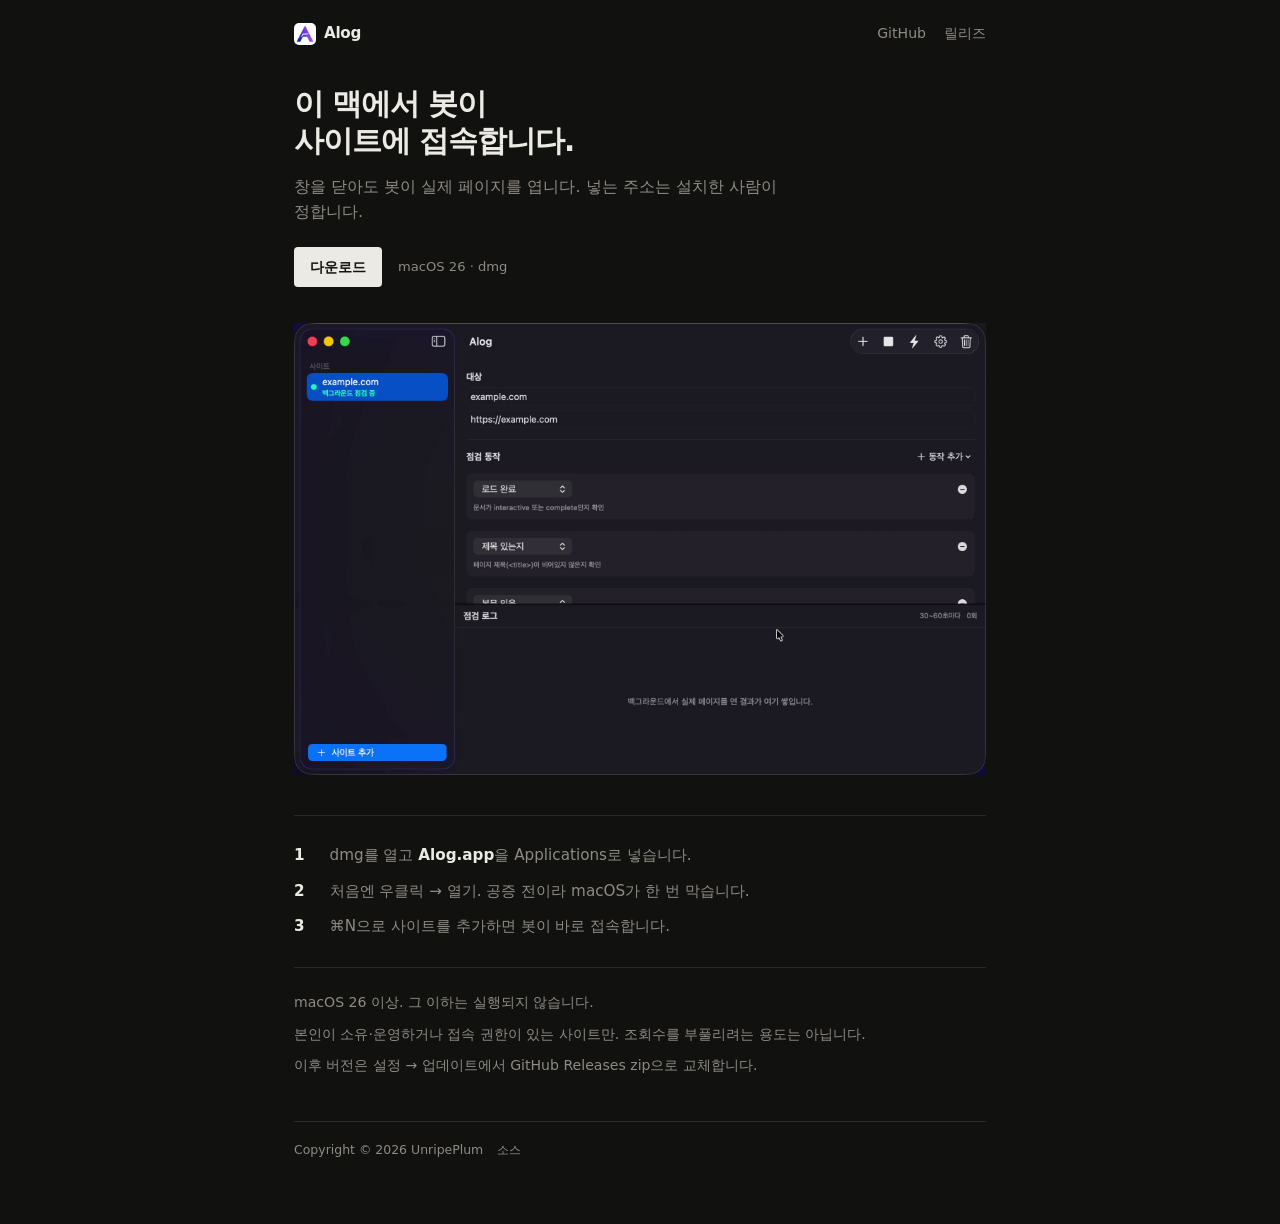
==== site/index.html @ 60086fad "copy: say the Mac bot visits the site Landing pitch is a local bot connecting, not a liveness check " ====
<!DOCTYPE html>
<html lang="ko">
<head>
  <meta charset="utf-8">
  <meta name="viewport" content="width=device-width, initial-scale=1">
  <title>Alog</title>
  <meta name="description" content="이 Mac에서 봇이 사이트에 접속합니다.">
  <link rel="icon" href="app-icon.png">
  <link rel="stylesheet" href="styles.css">
</head>
<body>
  <div class="page">
    <header class="top">
      <a class="brand" href="./">
        <img src="app-icon.png" width="22" height="22" alt="">
        <span data-bind="displayName">Alog</span>
      </a>
      <nav>
        <a data-bind-href="githubURL">GitHub</a>
        <a data-bind-href="releasesURL">릴리즈</a>
      </nav>
    </header>

    <main>
      <section class="intro">
        <h1>이 맥에서 봇이<br>사이트에 접속합니다.</h1>
        <p class="dek">창을 닫아도 봇이 실제 페이지를 엽니다. 넣는 주소는 설치한 사람이 정합니다.</p>
        <p class="cta">
          <a class="btn" id="download" href="#">다운로드</a>
          <span id="reqs"></span>
        </p>
      </section>

      <section class="shot" aria-label="앱 화면">
        <video
          class="promo"
          autoplay
          muted
          loop
          playsinline
          preload="auto"
          poster="promo-poster.jpg"
        >
          <source src="promo.mp4" type="video/mp4">
        </video>
      </section>

      <ol class="steps">
        <li>
          <span>1</span>
          <p>dmg를 열고 <strong data-app-file>Alog.app</strong>을 Applications로 넣습니다.</p>
        </li>
        <li>
          <span>2</span>
          <p>처음엔 우클릭 → 열기. 공증 전이라 macOS가 한 번 막습니다.</p>
        </li>
        <li>
          <span>3</span>
          <p>⌘N으로 사이트를 추가하면 봇이 바로 접속합니다.</p>
        </li>
      </ol>

      <section class="fine">
        <p id="reqs-card"></p>
        <p>본인이 소유·운영하거나 접속 권한이 있는 사이트만. 조회수를 부풀리려는 용도는 아닙니다.</p>
        <p>이후 버전은 설정 → 업데이트에서 GitHub Releases zip으로 교체합니다.</p>
      </section>
    </main>

    <footer>
      <span id="copy"></span>
      <a data-bind-href="githubURL">소스</a>
    </footer>
  </div>
  <script src="site.js"></script>
</body>
</html>
---- site/styles.css ----
:root {
  --bg: #111110;
  --fg: #eceae4;
  --muted: #8e8b84;
  --line: #2a2926;
  --btn: #eceae4;
  --btn-fg: #161512;
  --page: 46rem;
}

* { box-sizing: border-box; }
html, body { margin: 0; padding: 0; }
body {
  font-family: ui-sans-serif, system-ui, "Apple SD Gothic Neo", "Malgun Gothic", sans-serif;
  background: var(--bg);
  color: var(--fg);
  line-height: 1.55;
  font-size: 16px;
}

a { color: inherit; }

.page {
  max-width: var(--page);
  margin: 0 auto;
  padding: 0 22px 64px;
}

.top {
  display: flex;
  align-items: center;
  justify-content: space-between;
  padding: 22px 0 28px;
}

.brand {
  display: flex;
  align-items: center;
  gap: 8px;
  text-decoration: none;
  font-size: 0.95rem;
  font-weight: 600;
  letter-spacing: -0.02em;
}

.brand img {
  display: block;
  border-radius: 5px;
  background: #fff;
}

nav {
  display: flex;
  gap: 18px;
  font-size: 0.88rem;
  color: var(--muted);
}

nav a { text-decoration: none; }
nav a:hover { color: var(--fg); }

.intro { padding: 12px 0 28px; }

h1 {
  font-size: 1.85rem;
  font-weight: 600;
  letter-spacing: -0.035em;
  line-height: 1.28;
  margin: 0;
  word-break: keep-all;
}

.dek {
  margin: 14px 0 0;
  color: var(--muted);
  max-width: 34em;
  word-break: keep-all;
}

.cta {
  display: flex;
  flex-wrap: wrap;
  align-items: center;
  gap: 12px 16px;
  margin: 22px 0 0;
}

.btn {
  display: inline-flex;
  align-items: center;
  justify-content: center;
  padding: 9px 16px;
  background: var(--btn);
  color: var(--btn-fg);
  text-decoration: none;
  font-size: 0.9rem;
  font-weight: 600;
  border-radius: 4px;
}

.btn:hover { filter: brightness(0.94); }

#reqs {
  color: var(--muted);
  font-size: 0.82rem;
}

.shot { margin: 8px 0 40px; }

video.promo {
  display: block;
  width: 100%;
  height: auto;
}

.steps {
  list-style: none;
  margin: 0;
  padding: 28px 0;
  border-top: 1px solid var(--line);
}

.steps li {
  display: grid;
  grid-template-columns: 1.6rem minmax(0, 1fr);
  gap: 10px;
  color: var(--muted);
  font-size: 0.95rem;
  word-break: keep-all;
}

.steps li + li { margin-top: 12px; }
.steps p { margin: 0; }

.steps span {
  color: var(--fg);
  font-variant-numeric: tabular-nums;
  font-weight: 600;
}

.steps strong { color: var(--fg); font-weight: 600; }

.fine {
  padding: 24px 0 8px;
  border-top: 1px solid var(--line);
  color: var(--muted);
  font-size: 0.88rem;
  word-break: keep-all;
}

.fine p { margin: 0; }
.fine p + p { margin-top: 10px; }

footer {
  display: flex;
  gap: 14px;
  margin-top: 36px;
  padding-top: 18px;
  border-top: 1px solid var(--line);
  color: var(--muted);
  font-size: 0.78rem;
}

footer a { text-decoration: none; }
footer a:hover { color: var(--fg); }

@media (max-width: 520px) {
  h1 { font-size: 1.5rem; }
  .page { padding-bottom: 48px; }
}
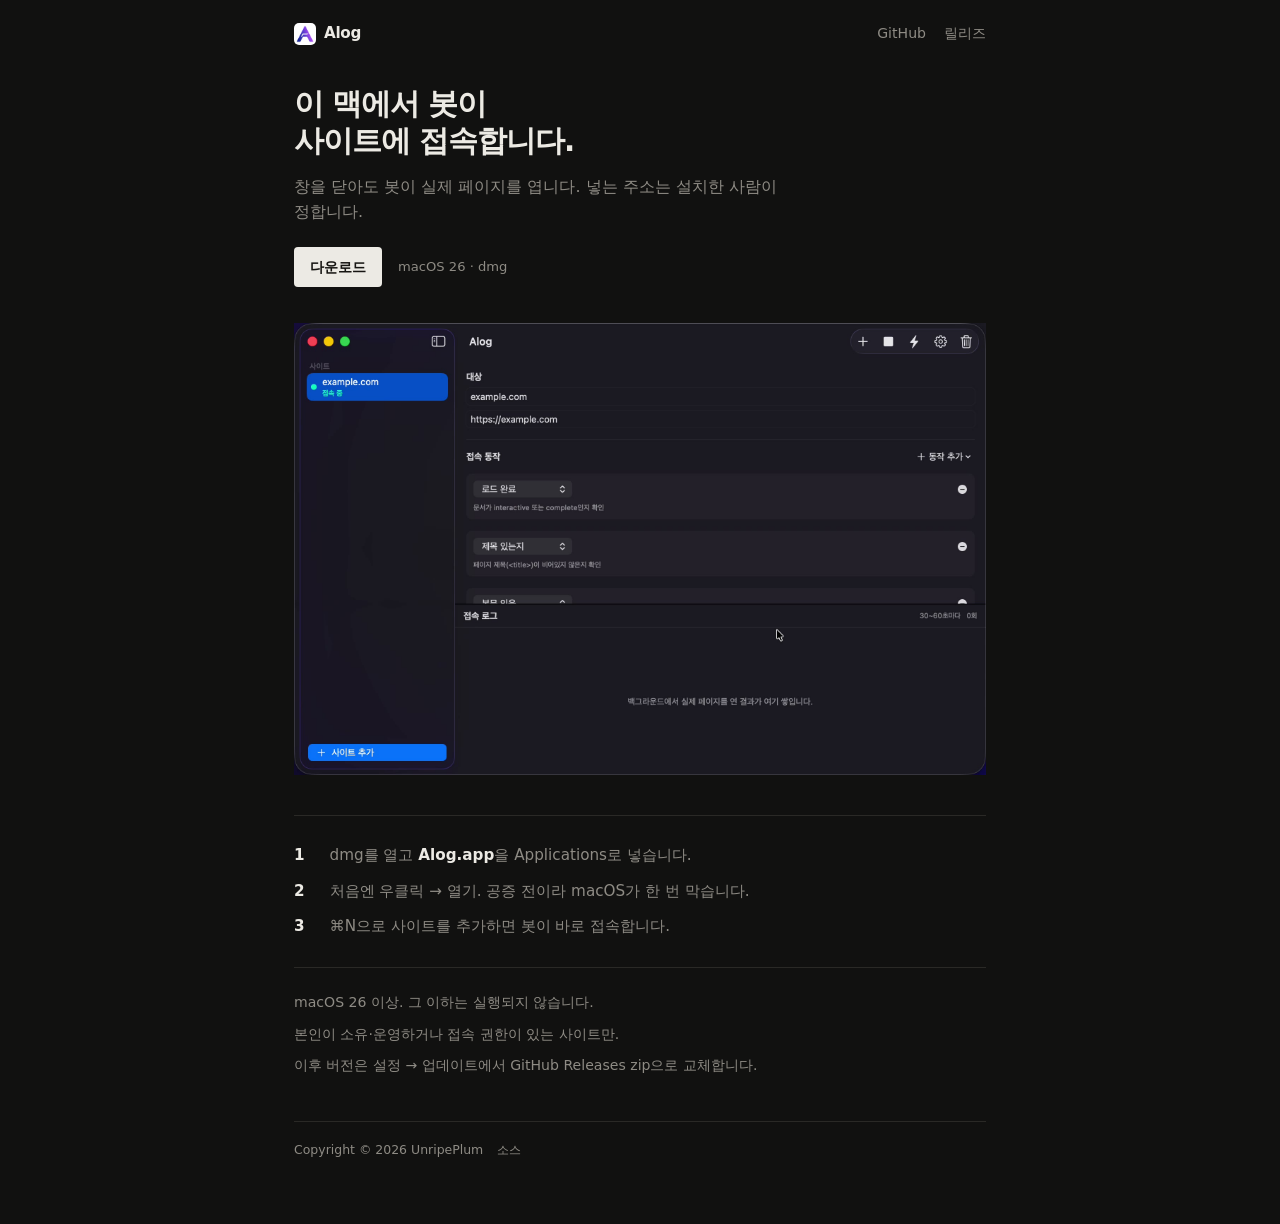
==== commit 717129c9: "copy: drop the view-count disclaimer from the landing" ====
--- a/site/index.html
+++ b/site/index.html
@@ -62,7 +62,7 @@
 
       <section class="fine">
         <p id="reqs-card"></p>
-        <p>본인이 소유·운영하거나 접속 권한이 있는 사이트만. 조회수를 부풀리려는 용도는 아닙니다.</p>
+        <p>본인이 소유·운영하거나 접속 권한이 있는 사이트만.</p>
         <p>이후 버전은 설정 → 업데이트에서 GitHub Releases zip으로 교체합니다.</p>
       </section>
     </main>
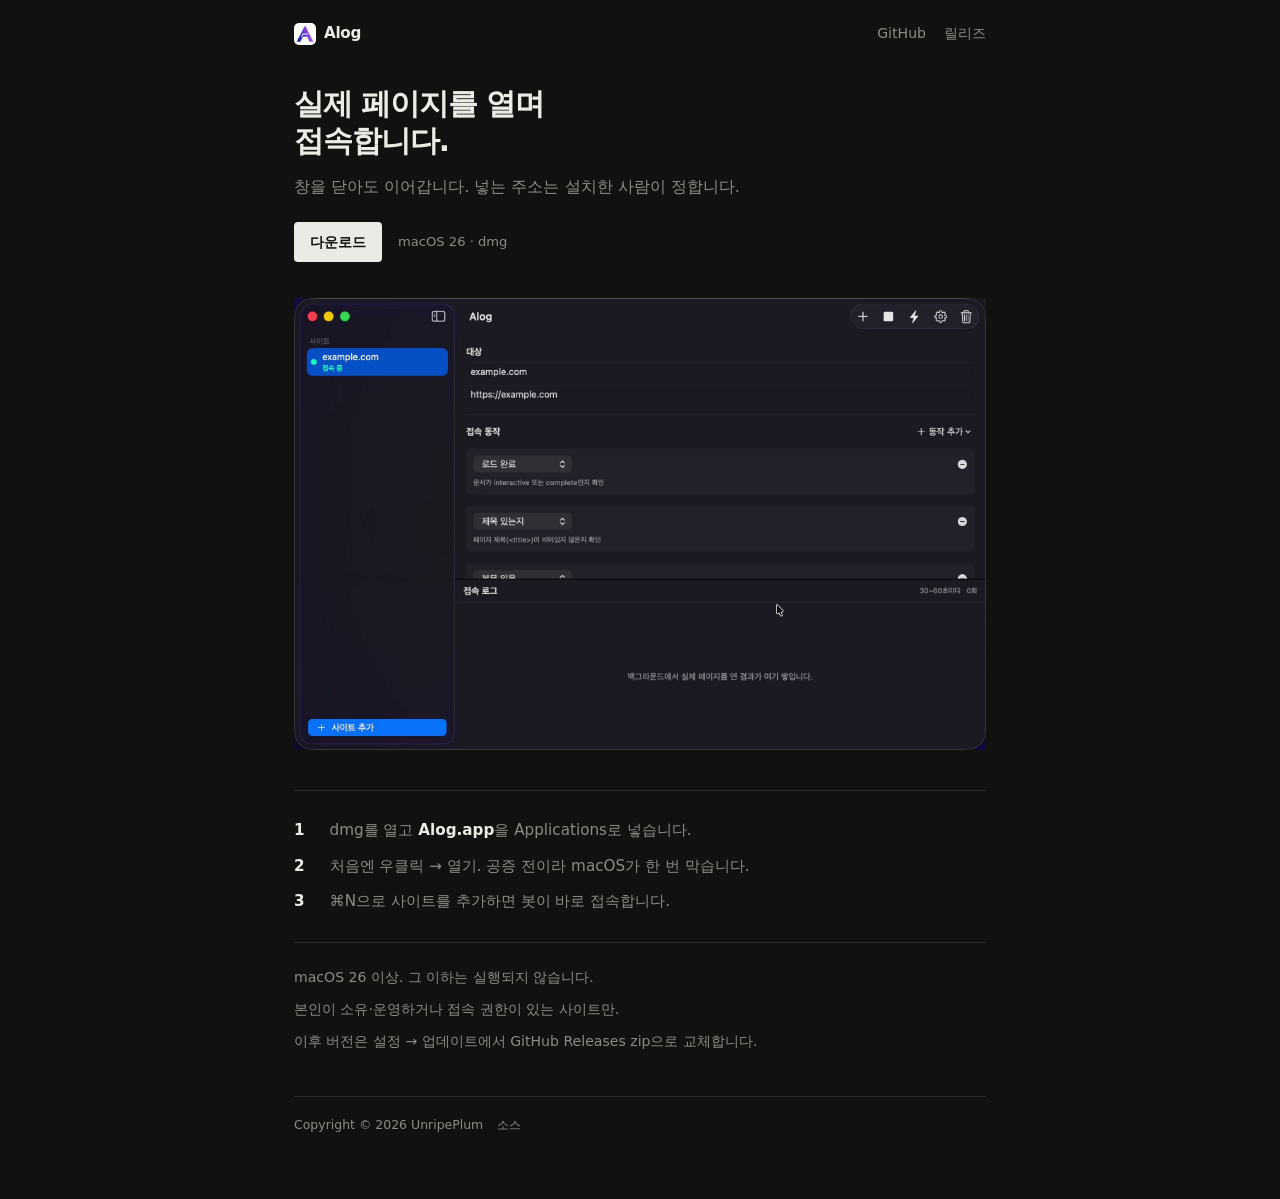
==== commit 9fe900fd: "copy: say the landing opens the real page" ====
--- a/site/index.html
+++ b/site/index.html
@@ -4,7 +4,7 @@
   <meta charset="utf-8">
   <meta name="viewport" content="width=device-width, initial-scale=1">
   <title>Alog</title>
-  <meta name="description" content="이 Mac에서 봇이 사이트에 접속합니다.">
+  <meta name="description" content="실제 페이지를 열며 접속합니다.">
   <link rel="icon" href="app-icon.png">
   <link rel="stylesheet" href="styles.css">
 </head>
@@ -23,8 +23,8 @@
 
     <main>
       <section class="intro">
-        <h1>이 맥에서 봇이<br>사이트에 접속합니다.</h1>
-        <p class="dek">창을 닫아도 봇이 실제 페이지를 엽니다. 넣는 주소는 설치한 사람이 정합니다.</p>
+        <h1>실제 페이지를 열며<br>접속합니다.</h1>
+        <p class="dek">창을 닫아도 이어갑니다. 넣는 주소는 설치한 사람이 정합니다.</p>
         <p class="cta">
           <a class="btn" id="download" href="#">다운로드</a>
           <span id="reqs"></span>
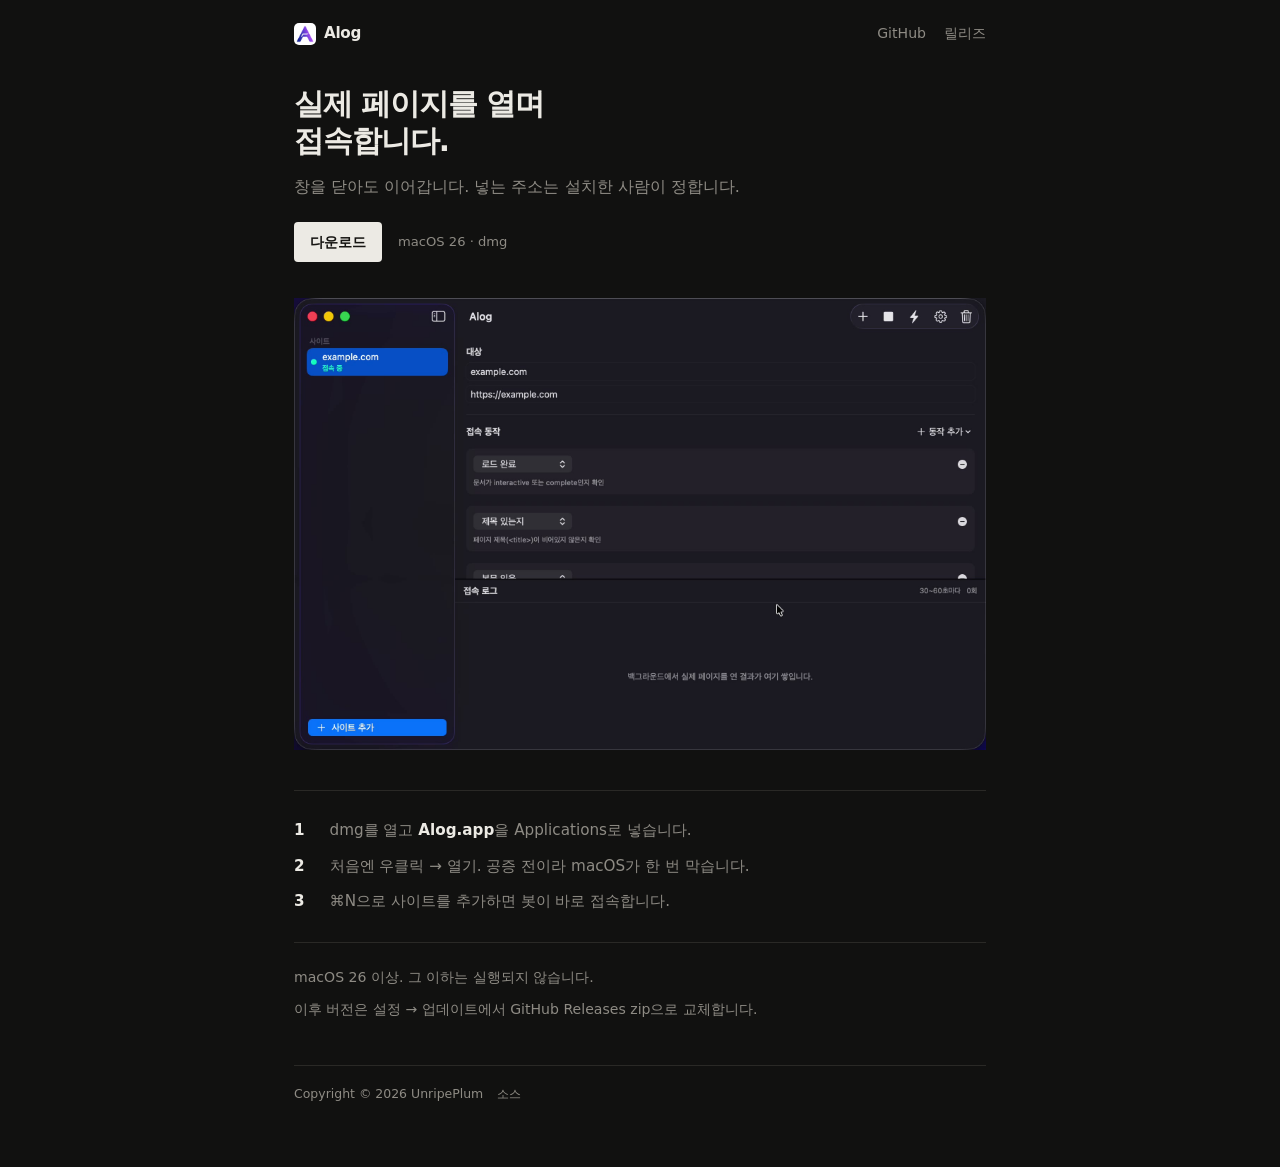
==== commit 40d13749: "copy: drop the owned-site-only line from the landing" ====
--- a/site/index.html
+++ b/site/index.html
@@ -62,7 +62,6 @@
 
       <section class="fine">
         <p id="reqs-card"></p>
-        <p>본인이 소유·운영하거나 접속 권한이 있는 사이트만.</p>
         <p>이후 버전은 설정 → 업데이트에서 GitHub Releases zip으로 교체합니다.</p>
       </section>
     </main>
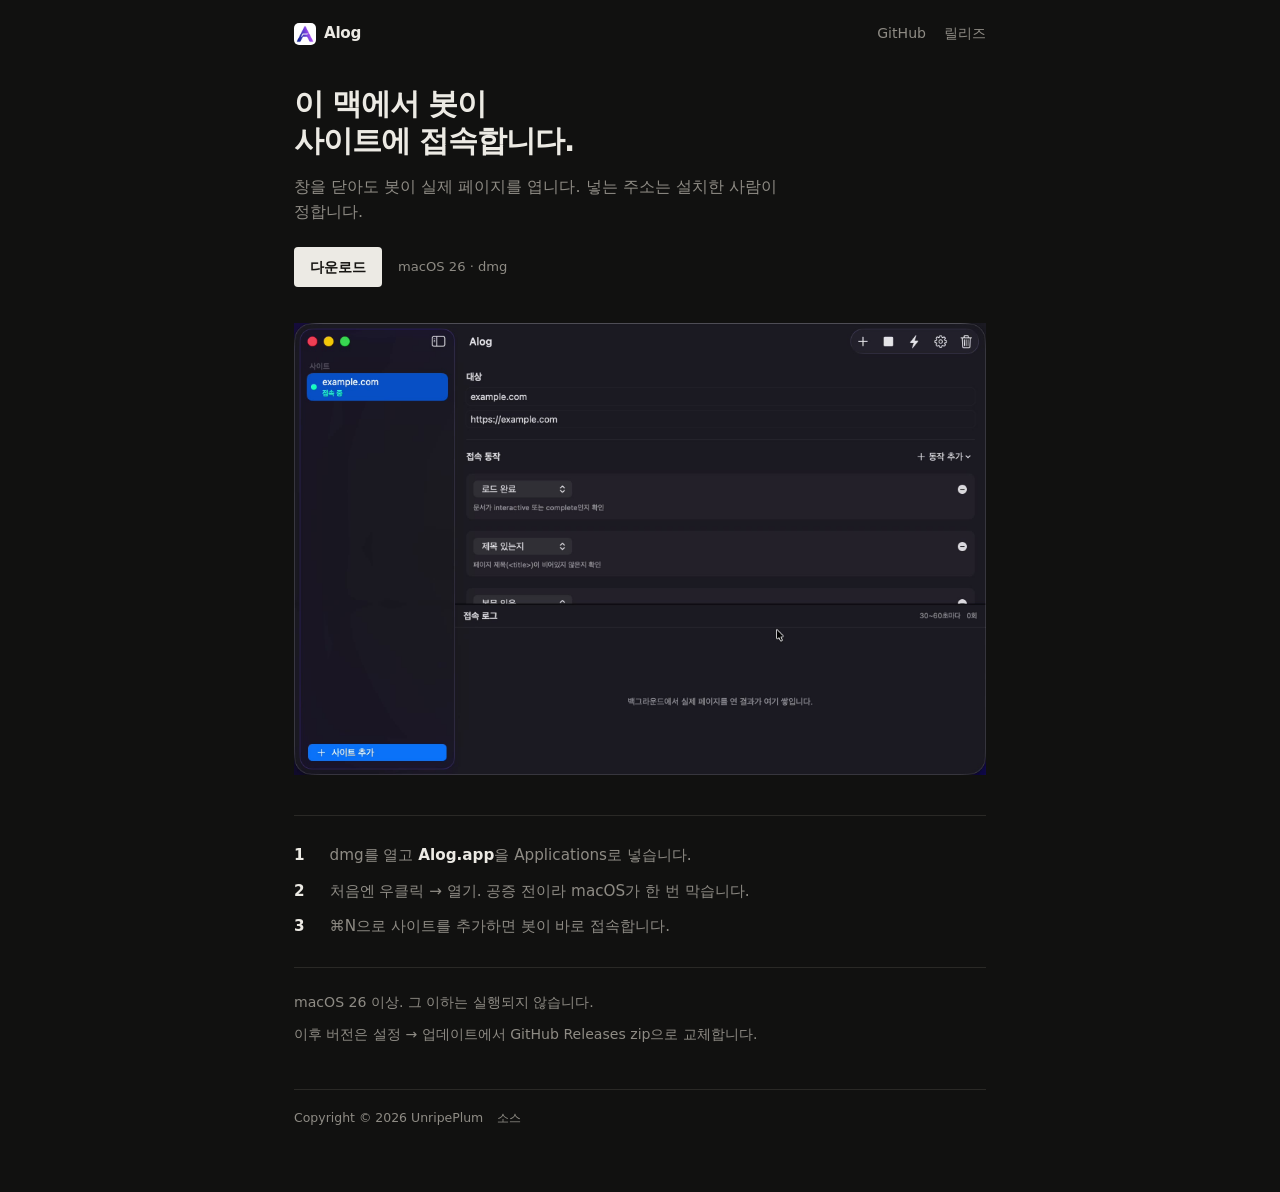
==== commit ac8625ad: "copy: restore the landing title" ====
--- a/site/index.html
+++ b/site/index.html
@@ -4,7 +4,7 @@
   <meta charset="utf-8">
   <meta name="viewport" content="width=device-width, initial-scale=1">
   <title>Alog</title>
-  <meta name="description" content="실제 페이지를 열며 접속합니다.">
+  <meta name="description" content="이 Mac에서 봇이 사이트에 접속합니다.">
   <link rel="icon" href="app-icon.png">
   <link rel="stylesheet" href="styles.css">
 </head>
@@ -23,8 +23,8 @@
 
     <main>
       <section class="intro">
-        <h1>실제 페이지를 열며<br>접속합니다.</h1>
-        <p class="dek">창을 닫아도 이어갑니다. 넣는 주소는 설치한 사람이 정합니다.</p>
+        <h1>이 맥에서 봇이<br>사이트에 접속합니다.</h1>
+        <p class="dek">창을 닫아도 봇이 실제 페이지를 엽니다. 넣는 주소는 설치한 사람이 정합니다.</p>
         <p class="cta">
           <a class="btn" id="download" href="#">다운로드</a>
           <span id="reqs"></span>
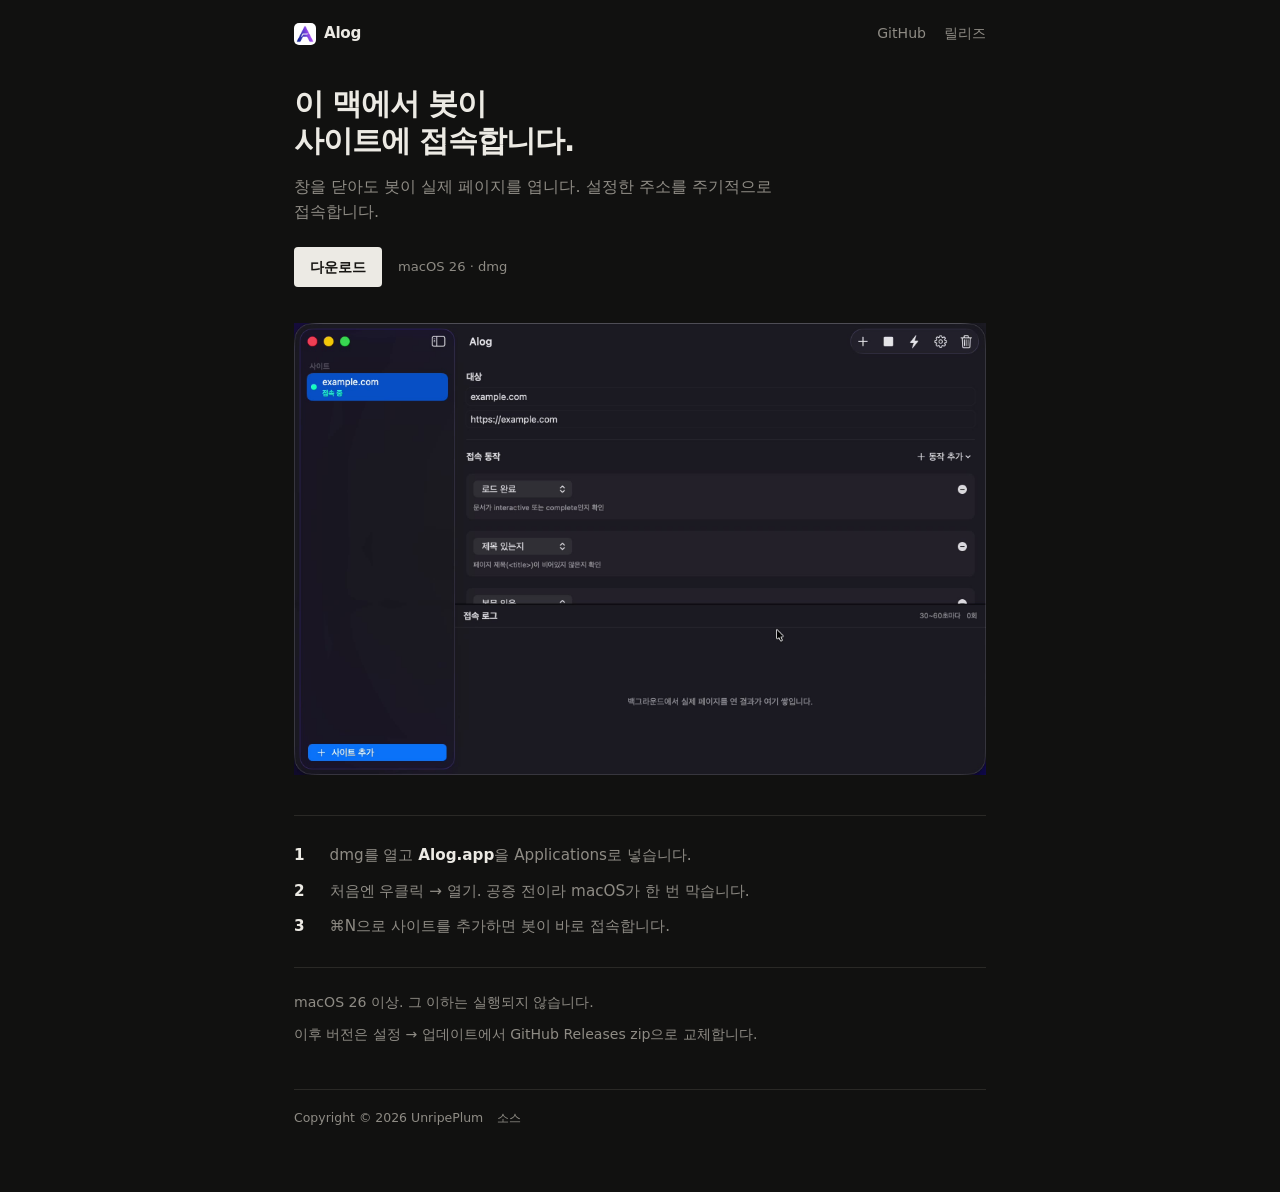
==== commit 09526e57: "copy: say the landing visits the set address on a schedule" ====
--- a/site/index.html
+++ b/site/index.html
@@ -24,7 +24,7 @@
     <main>
       <section class="intro">
         <h1>이 맥에서 봇이<br>사이트에 접속합니다.</h1>
-        <p class="dek">창을 닫아도 봇이 실제 페이지를 엽니다. 넣는 주소는 설치한 사람이 정합니다.</p>
+        <p class="dek">창을 닫아도 봇이 실제 페이지를 엽니다. 설정한 주소를 주기적으로 접속합니다.</p>
         <p class="cta">
           <a class="btn" id="download" href="#">다운로드</a>
           <span id="reqs"></span>
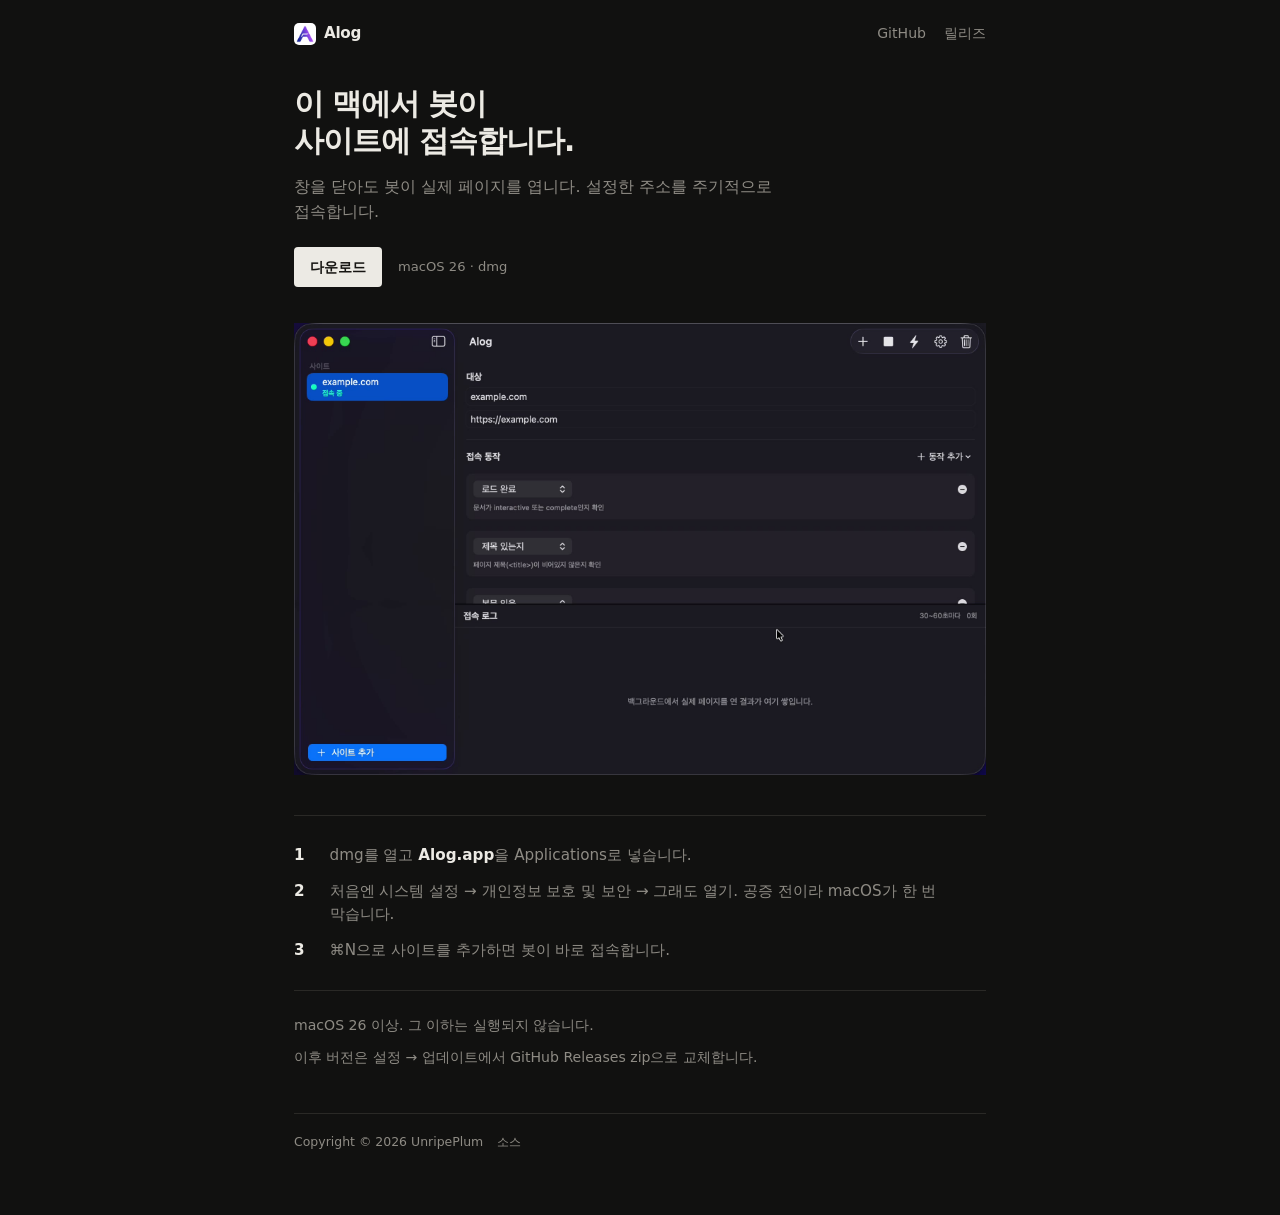
==== commit 10c99fd9: "fix: stop the packaged app from crashing at launch on other Macs bundledIdentityURL() built its cand" ====
--- a/site/index.html
+++ b/site/index.html
@@ -5,7 +5,10 @@
   <meta name="viewport" content="width=device-width, initial-scale=1">
   <title>Alog</title>
   <meta name="description" content="이 Mac에서 봇이 사이트에 접속합니다.">
-  <link rel="icon" href="app-icon.png">
+  <link rel="icon" href="favicon.ico" sizes="any">
+  <link rel="icon" type="image/png" sizes="32x32" href="favicon-32.png">
+  <link rel="icon" type="image/png" sizes="64x64" href="favicon.png">
+  <link rel="apple-touch-icon" href="apple-touch-icon.png">
   <link rel="stylesheet" href="styles.css">
 </head>
 <body>
@@ -52,7 +55,7 @@
         </li>
         <li>
           <span>2</span>
-          <p>처음엔 우클릭 → 열기. 공증 전이라 macOS가 한 번 막습니다.</p>
+          <p>처음엔 시스템 설정 → 개인정보 보호 및 보안 → 그래도 열기. 공증 전이라 macOS가 한 번 막습니다.</p>
         </li>
         <li>
           <span>3</span>
